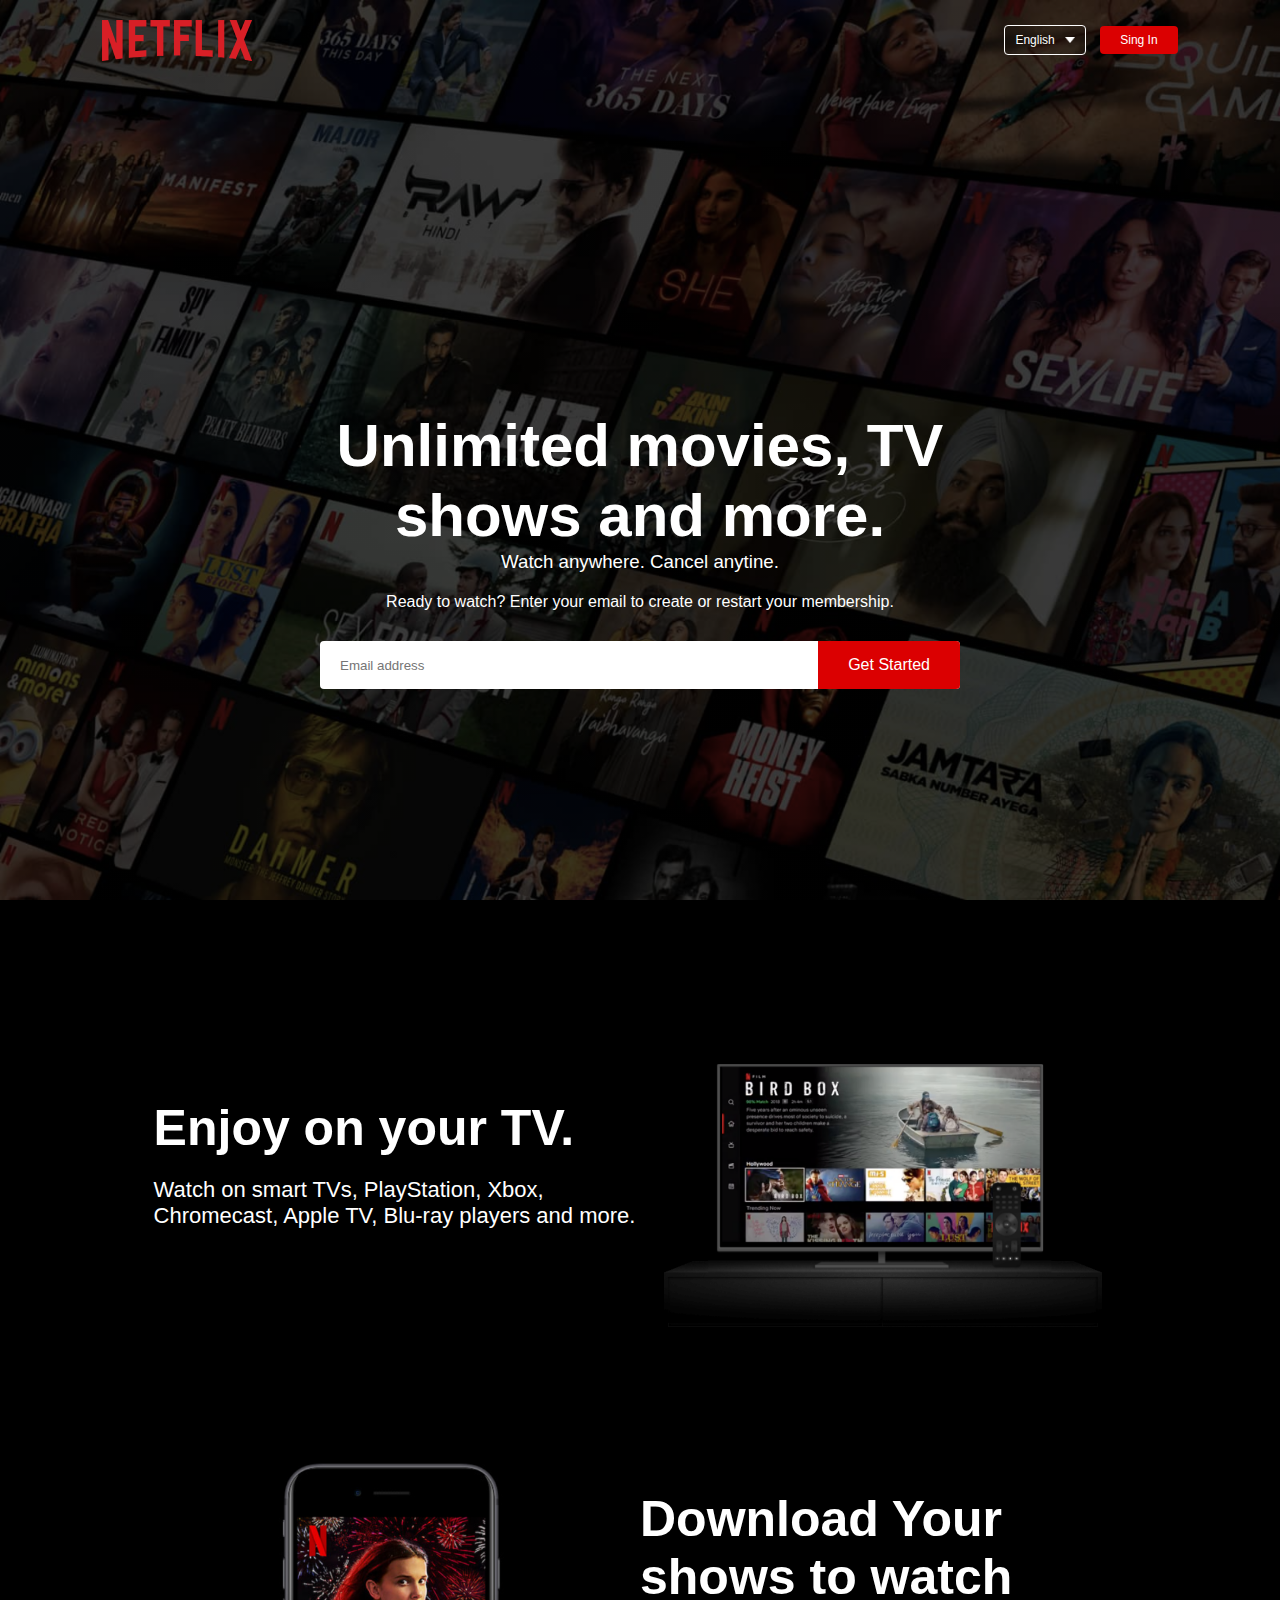
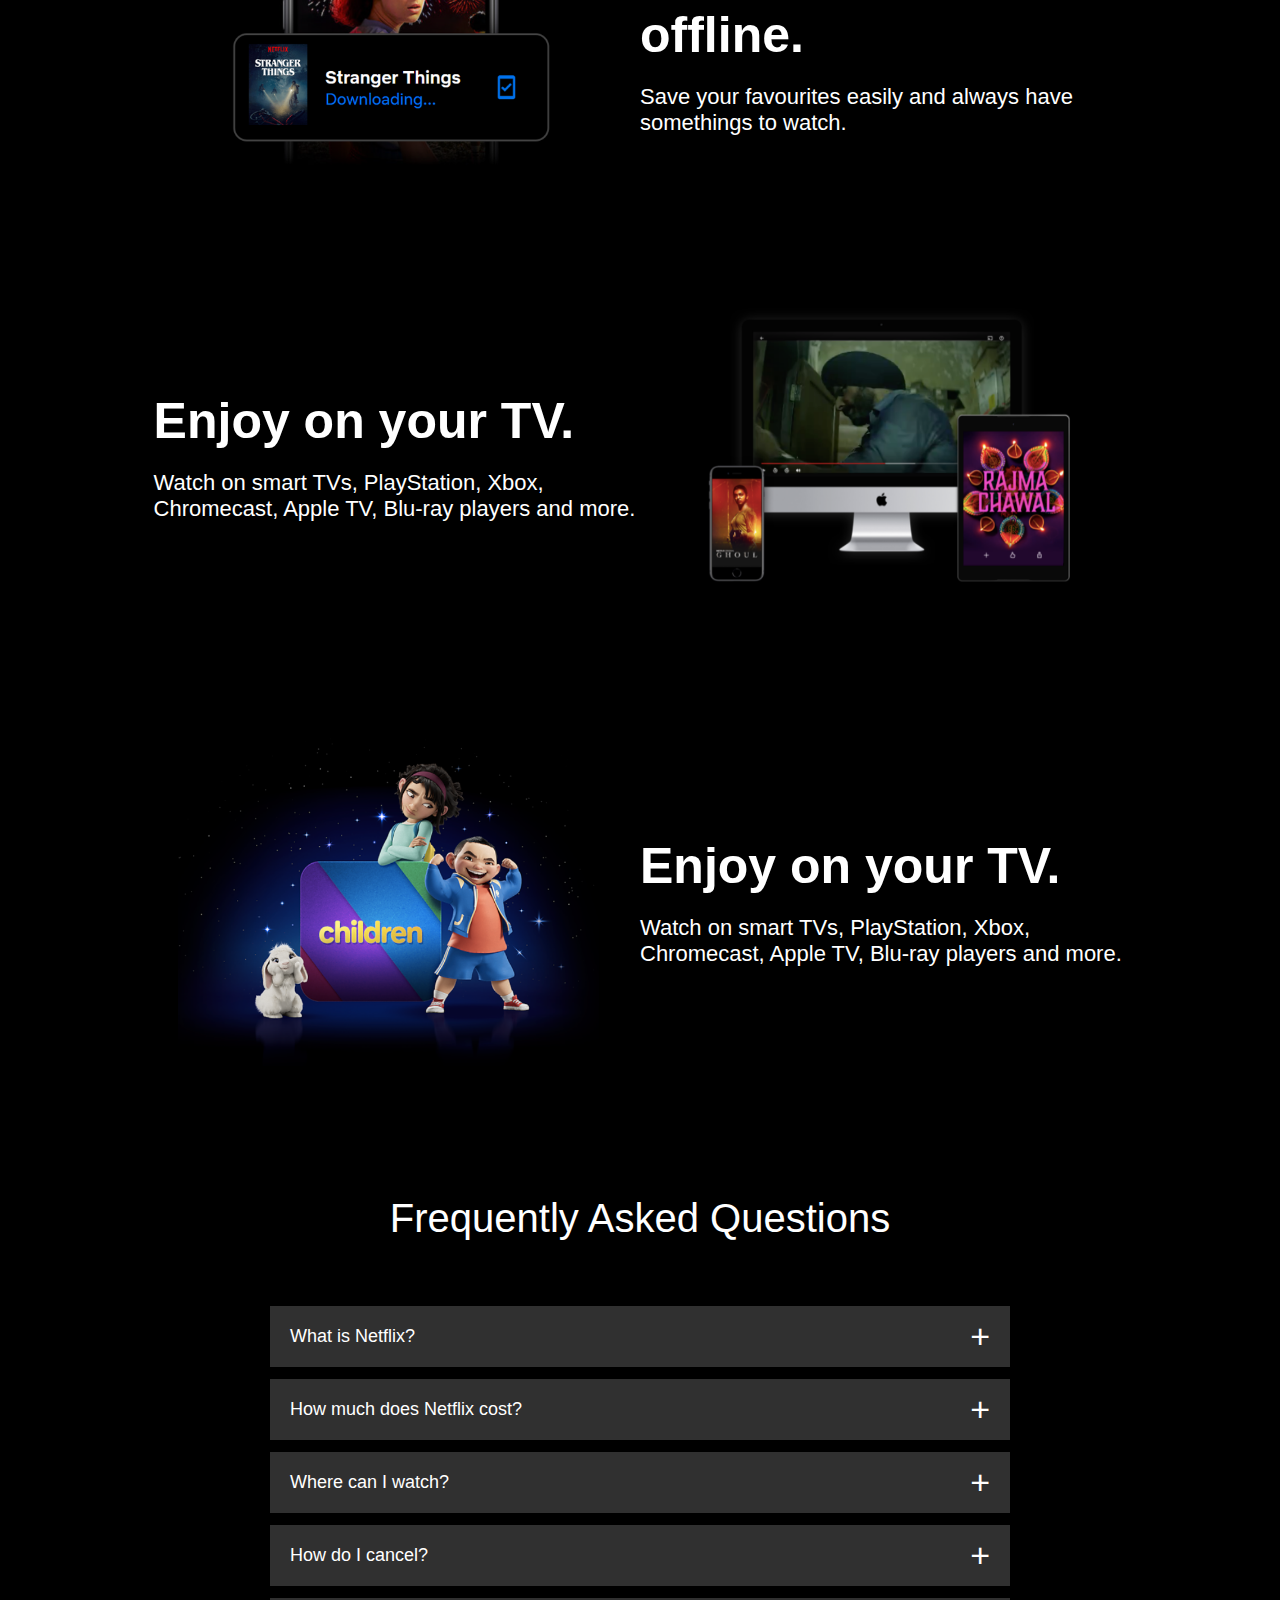
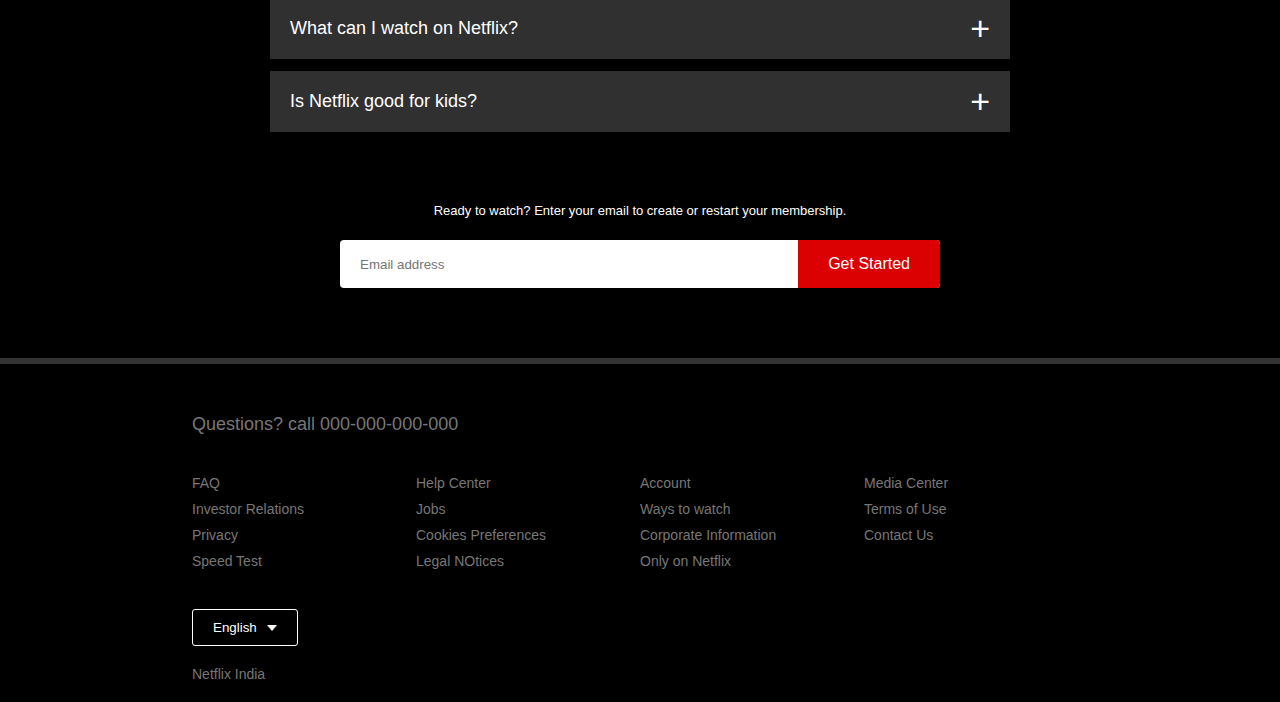
==== netflixclone/index.html @ f5f95167 "Add files via upload" ====
<!DOCTYPE html>
<html lang="en">
<head>
    <meta charset="UTF-8">
    <meta name="viewport" content="width=device-width, initial-scale=1.0">
    <title>Netflix</title>
    <link rel="stylesheet" href="style.css">
</head>
<body>
    <div class="header">
        <nav>
            <img src="images/logo.png" class="logo">
            <div>
                <button class="language-btn">English <img src="images/down-icon.png"></button>
                <button>Sing In</button>

            </div>
        </nav>

        <div class="header-content">
            <h1>Unlimited movies, TV shows and more.</h1>
            <h3>Watch anywhere. Cancel anytine.</h3>
            <p>Ready to watch? Enter your email to create or restart your membership.</p>
            <form class="email-singup">
                <input type="email" placeholder="Email address" required>
                <button type="submit">Get Started</button>
            </form>
        </div>
    </div>

<!-- -------features-------- -->

    <div class="features">
        <div class="row">
            <div class="text-col">
                <h2>Enjoy on your TV.</h2>
                <p>Watch on smart TVs, PlayStation, Xbox, Chromecast, Apple TV, Blu-ray players and more.</p>
            </div>
            <div class="img-col">
                <img src="images/feature-1.png">
            </div>
        </div>

        <div class="row">
            <div class="img-col">
                <img src="images/feature-2.png">
            </div>
            <div class="text-col">
                <h2>Download Your shows to watch offline.</h2>
                <p>Save your favourites easily and always have somethings to watch.</p>
            </div> 
        </div>

        <div class="row">
            <div class="text-col">
                <h2>Enjoy on your TV.</h2>
                <p>Watch on smart TVs, PlayStation, Xbox, Chromecast, Apple TV, Blu-ray players and more.</p>
            </div>
            <div class="img-col">
                <img src="images/feature-3.png">
            </div>
        </div>

        <div class="row">
            <div class="img-col">
                <img src="images/feature-4.png">
            </div>
            <div class="text-col">
                <h2>Enjoy on your TV.</h2>
                <p>Watch on smart TVs, PlayStation, Xbox, Chromecast, Apple TV, Blu-ray players and more.</p>
            </div>
        </div>
    </div>

    <div class="faq">
        <h2>Frequently Asked Questions</h2>
        <ul class="accordion">
            <li>
                <input type="radio" name="accordion" id="first">
                <label for="first">What is Netflix?</label>
                <div class="content">
                    <p>Lorem ipsum dolor sit, amet consectetur adipisicing elit. Voluptas quo neque earum? Eos, aliquid voluptatem est corporis possimus dolore cum.</p>
                </div>
            </li>
            <li>
                <input type="radio" name="accordion" id="second">
                <label for="second">How much does Netflix cost?</label>
                <div class="content">
                    <p>Lorem ipsum dolor sit, amet consectetur adipisicing elit. Voluptas quo neque earum? Eos, aliquid voluptatem est corporis possimus dolore cum.</p>
                </div>
            </li>
            <li>
                <input type="radio" name="accordion" id="third">
                <label for="third">Where can I watch?</label>
                <div class="content">
                    <p>Lorem ipsum dolor sit, amet consectetur adipisicing elit. Voluptas quo neque earum? Eos, aliquid voluptatem est corporis possimus dolore cum.</p>
                </div>
            </li>
            <li>
                <input type="radio" name="accordion" id="fourth">
                <label for="fourth">How do I cancel?</label>
                <div class="content">
                    <p>Lorem ipsum dolor sit, amet consectetur adipisicing elit. Voluptas quo neque earum? Eos, aliquid voluptatem est corporis possimus dolore cum.</p>
                </div>
            </li>
            <li>
                <input type="radio" name="accordion" id="fifth">
                <label for="fifth">What can I watch on Netflix?</label>
                <div class="content">
                    <p>Lorem ipsum dolor sit, amet consectetur adipisicing elit. Voluptas quo neque earum? Eos, aliquid voluptatem est corporis possimus dolore cum.</p>
                </div>
            </li>
            <li>
                <input type="radio" name="accordion" id="sixth">
                <label for="sixth">Is Netflix good for kids?</label>
                <div class="content">
                    <p>Lorem ipsum dolor sit, amet consectetur adipisicing elit. Voluptas quo neque earum? Eos, aliquid voluptatem est corporis possimus dolore cum.</p>
                </div>
            </li>
        </ul>
        <small>Ready to watch? Enter your email to create or restart your membership.</small>
        <form class="email-singup">
            <input type="email" placeholder="Email address" required>
            <button type="submit">Get Started</button>
        </form>
    </div>

    <div class="footer">
        <h2>Questions? call 000-000-000-000</h2>
        <div class="row">
            <div class="col">
                <a href="#">FAQ</a>
                <a href="#">Investor Relations</a>
                <a href="#">Privacy</a>
                <a href="#">Speed Test</a>
            </div>
            <div class="col">
                <a href="#">Help Center</a>
                <a href="#">Jobs</a>
                <a href="#">Cookies Preferences</a>
                <a href="#">Legal NOtices</a>
            </div>
            <div class="col">
                <a href="#">Account</a>
                <a href="#">Ways to watch</a>
                <a href="#">Corporate Information</a>
                <a href="#">Only on Netflix</a>
            </div>
            <div class="col">
                <a href="#">Media Center</a>
                <a href="#">Terms of Use</a>
                <a href="#">Contact Us</a>
            </div>
        </div>
        <button class="language-btn">English <img src="images/down-icon.png"></button>
        <p class="copyright-text">Netflix India</p>
    </div>
    
</body>
</html>
---- netflixclone/style.css ----
*{
    margin: 0;
    padding: 0;
    font-family: 'Poppins' , sans-serif;
    box-sizing: border-box;
}

body{
    background: #000;
    color: #fff;
}

.header{
    width: 100%;
    height: 100vh;
    background-image: linear-gradient(rgba(0,0,0,0.7),rgba(0,0,0,0.7)),url(images/header-image.png);
    background-size: cover;
    background-position: center;
    padding: 10px 8%;
    position: relative;
}

nav{
    display: flex;
    align-items: center;
    justify-content: space-between;
    padding: 10PX 0;

}

.logo{
     width: 150px;
     cursor: pointer;
}

nav button{
    border: 0;
    outline: 0;
    background: #db0001;
    color:#fff ;
    padding: 7px 20px;
    font-size: 12px;
    border-radius: 4px;
    margin-left: 10px;
    cursor: pointer;
}

.language-btn{
    display: inline-flex;
    align-items: center;
    background: transparent;
    border: 1px solid #fff;
    padding: 7px 10px;
}

.language-btn img{
    width: 10px;
    margin-left: 10px;

}
.header-content{
    position: absolute;
    top: 50%;
    left: 50%;
    transform: translate(-50%,-50%);
    text-align: center;
    margin-top: 100px;
}

.header-content h1{
    font-size: 60px;
    line-height: 70px;
    font-weight: 600;
    max-width: 650px;
}
.header-content h3{
    font-weight: 400;
    margin-bottom: 20px;
}
.email-singup{
    background: #fff;
    border-radius: 4px;
    display: flex;
    align-items: center;
    margin-top: 30px;
    overflow: hidden;
}

.email-singup input{
    flex: 1;
    border: 0;
    outline: 0;
    margin-left: 20px;
}
.email-singup button{
    background: #db0001;
    border: 0;
    outline: 0;
    color: #fff;
    font-size: 16px;
    cursor: pointer;
    padding:15px 30px;
}

/*  --------- features ------------ */

.features{
    padding: 50px 12%;
    font-size: 22px;

}
.row{
    display: flex;
    width: 100%;
    align-items: center;
    flex-wrap: wrap;
    padding: 50px 0;
}

.text-col{
    flex-basis: 50%;
    margin-bottom: 20px;
}

.img-col{
    flex-basis: 50%;
    margin-bottom: 20px;
}

.img-col img{
    display: block;
    width: 90%;
    margin: auto;
}

.features h2{
    font-size: 50px;
    font-weight: 600;
    margin-bottom: 20px;
}



/* -------FAQ--------- */


.faq{
    padding: 10px 12%;
    text-align: center;
    font-size: 18px;
}

.faq h2{
    font-weight: 500;
    font-size: 40px;
}

.accordion{
    margin: 60px auto;
    width: 100%;
    max-width: 750px;
}

.accordion li{
    list-style: none;
    width: 100%;
    padding: 5px;

}

.accordion li label{
    display: flex;
    align-items: center;
    padding: 20px;
    font-size: 18px;
    font-weight: 500;
    background: #303030;
    margin-bottom: 2px;
    cursor: pointer;
    position: relative;
}

label::after{
    content: '+';
    font-size: 34px;
    position: absolute;
    right: 20px;
    transition: tranform 0.5s;

}

input[type="radio"]{
    display: none;
}

.accordion .content{
    background: #303030;
    text-align: left;
    padding: 0 20px;
    max-height: 0;
    overflow: hidden;
    transition: max-height 0.5s, padding 0.5s;

}

.accordion input[type="radio"]:checked + label + .content{
    max-height: 600px;
    padding: 30px 20px;

}
.accordion input[type="radio"]:checked + label::after{
    transform: rotate(135deg);
}

.faq .email-singup{
    max-width: 600px;
    margin: 20px auto 60px;
}

.faq small{
    font-size: 13px;
}


/* ------footer----- */



.footer{
    padding: 50px 15% 10px;
    border-top: 6px solid #333;
    color: #777;
}

.footer h2{
    font-size: 18px;
    font-weight: 400;
    margin-bottom: 30px;
}

.footer .col{
    flex-basis: 25%;
    flex-grow: 1;
    margin-bottom: 20px;
}
.footer .col a{
    display: block;
    text-decoration: none;
    color: #777;
    font-size: 14px;
    margin-bottom: 10px;
}

.footer .row{
    align-items: flex-start;
    padding: 10px 0;
}

.footer .language-btn{
    color: #fff;
    padding: 10px 20px;
    border-radius: 3px;
}

.copyright-text{
    font-size: 14px;
    margin-top: 20px;
    margin-bottom: 10px;
}

/* ------- media-queries for small screen ---------- */

@media only screen and(max-width: 600px){
    .logo{
        width: 100px;
    }

    nav button{
        padding: 5px 10px;
    }
    nav .language-btn{
        padding: 4px 8px;
    }
    .header-content{
        position: unset;
        transform: none;
        padding-top: 150px;

    }
    .header-content h1{
        font-size: 30px;
    }

    .email-singup button{
        font-size: 12px;
        padding: 10px 15px;
    }
    .text-col,.img-col{
        flex-basis: 100%;
    }
    .features h2{
        font-size: 30px;
    }
    .features p{
        font-size: 15px;
    }
    .row:nth-child(2), .row:nth-child(4){
        flex-direction: column-reverse;
    }

    .features .row{
        padding: 10px 0;
    }

    .faq h2{
        font-size: 20px;
    }
    .accordion .content{
        font-size: 14px;
    }
    .accordion li label{
        padding: 10px ;
        font-size: 14px;
    }
    label::after{
        font-size: 22px;
    }
}
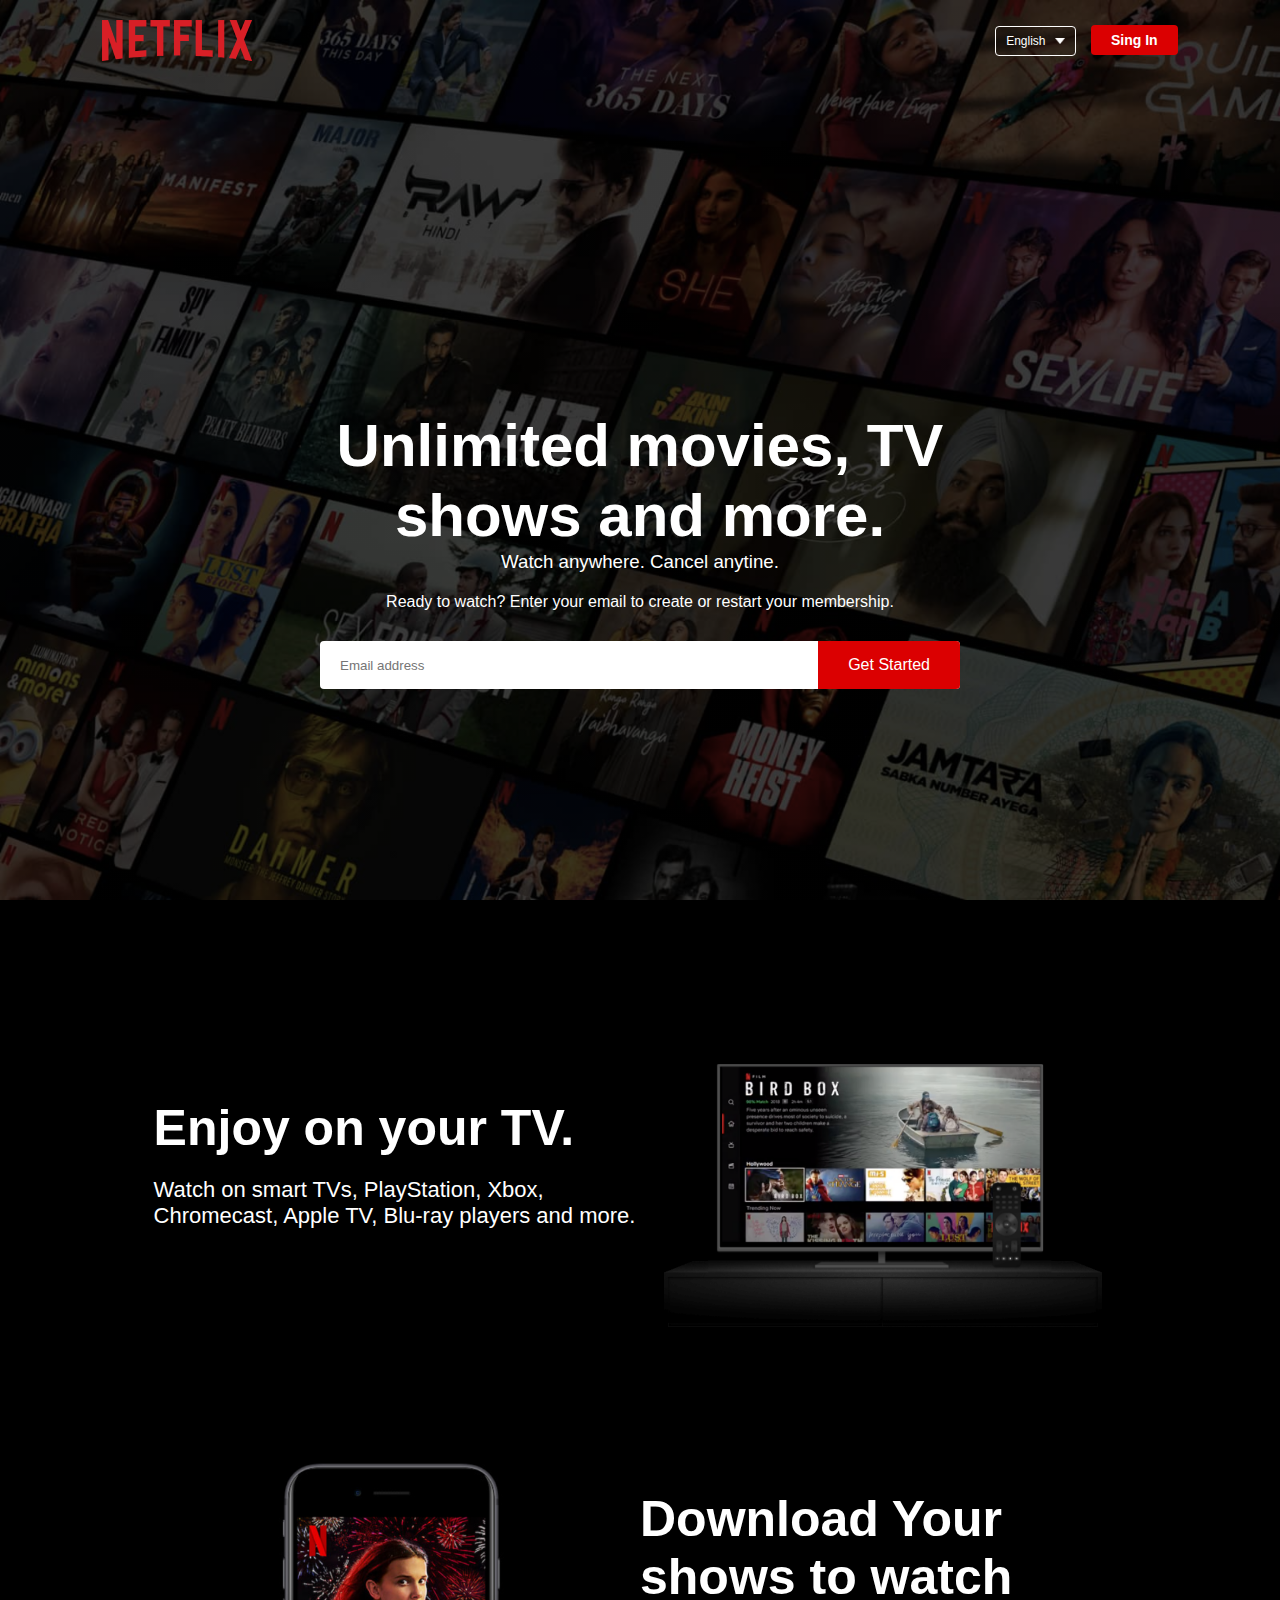
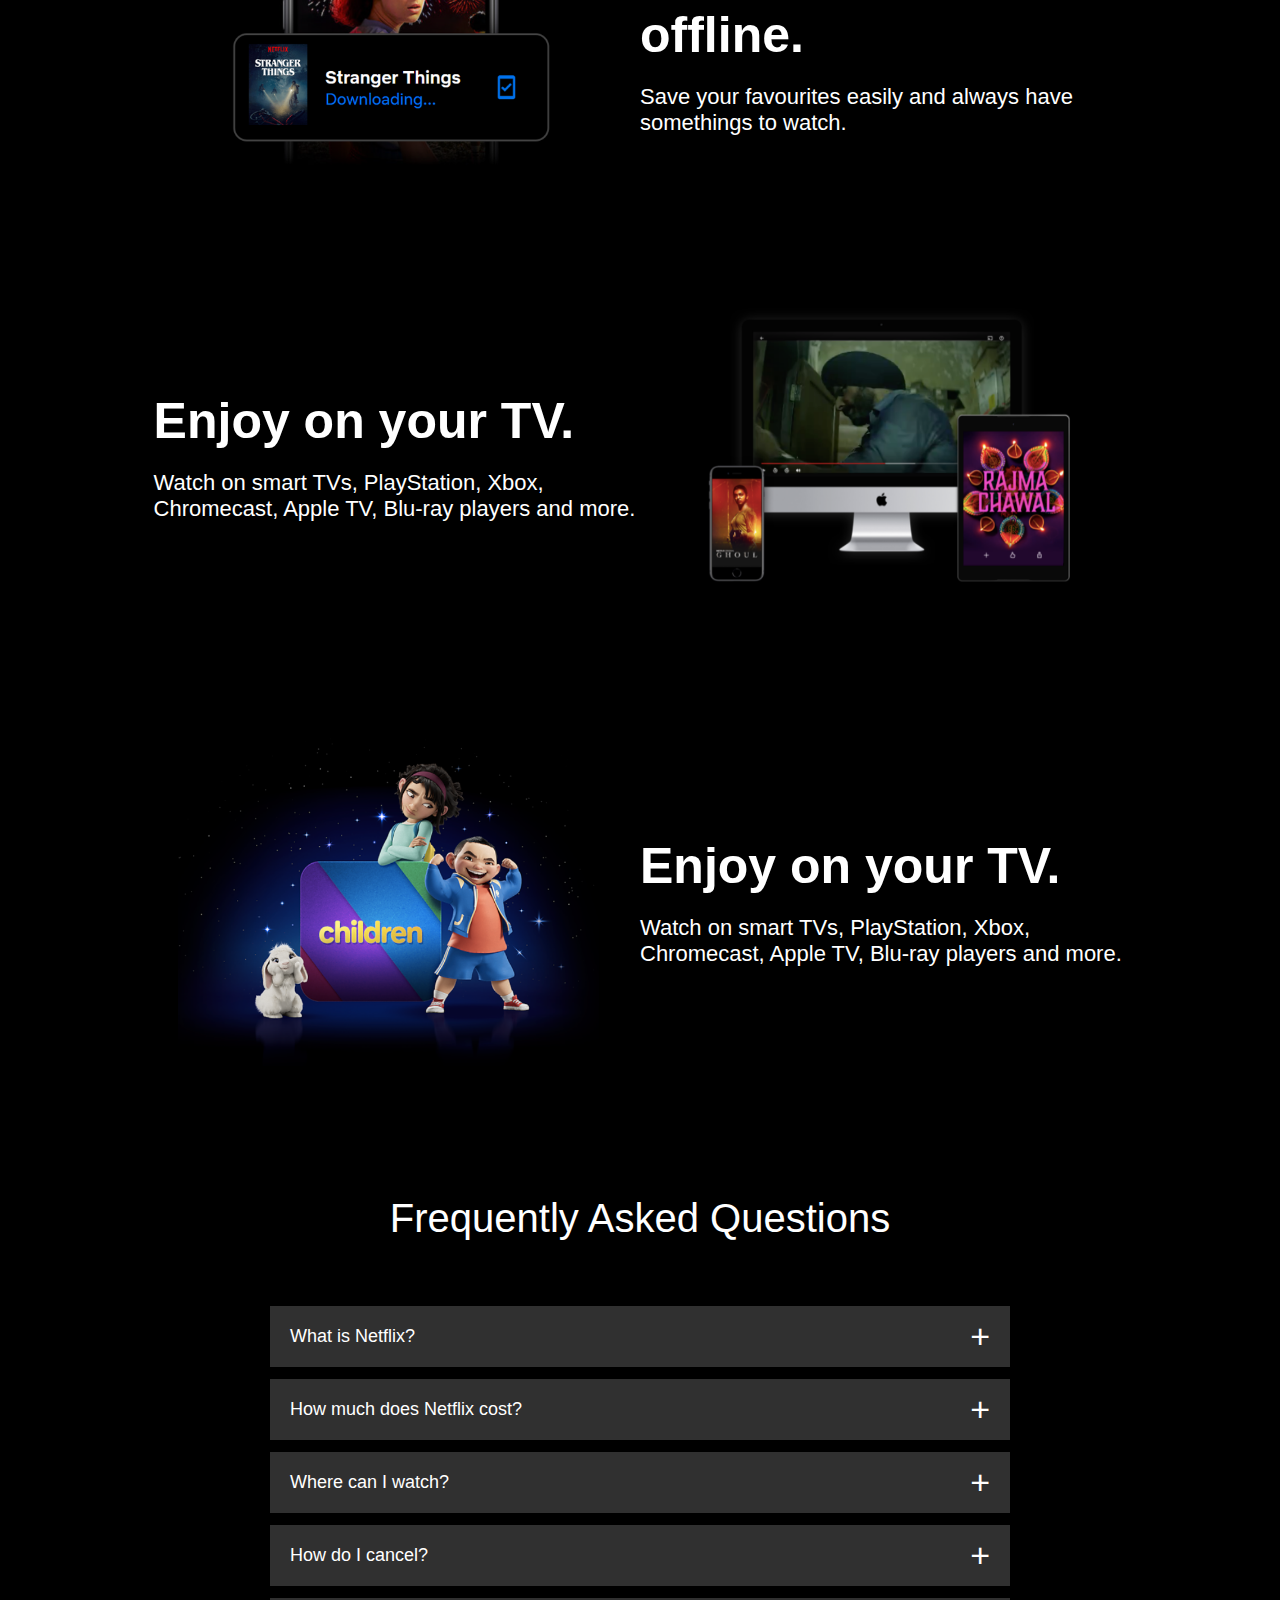
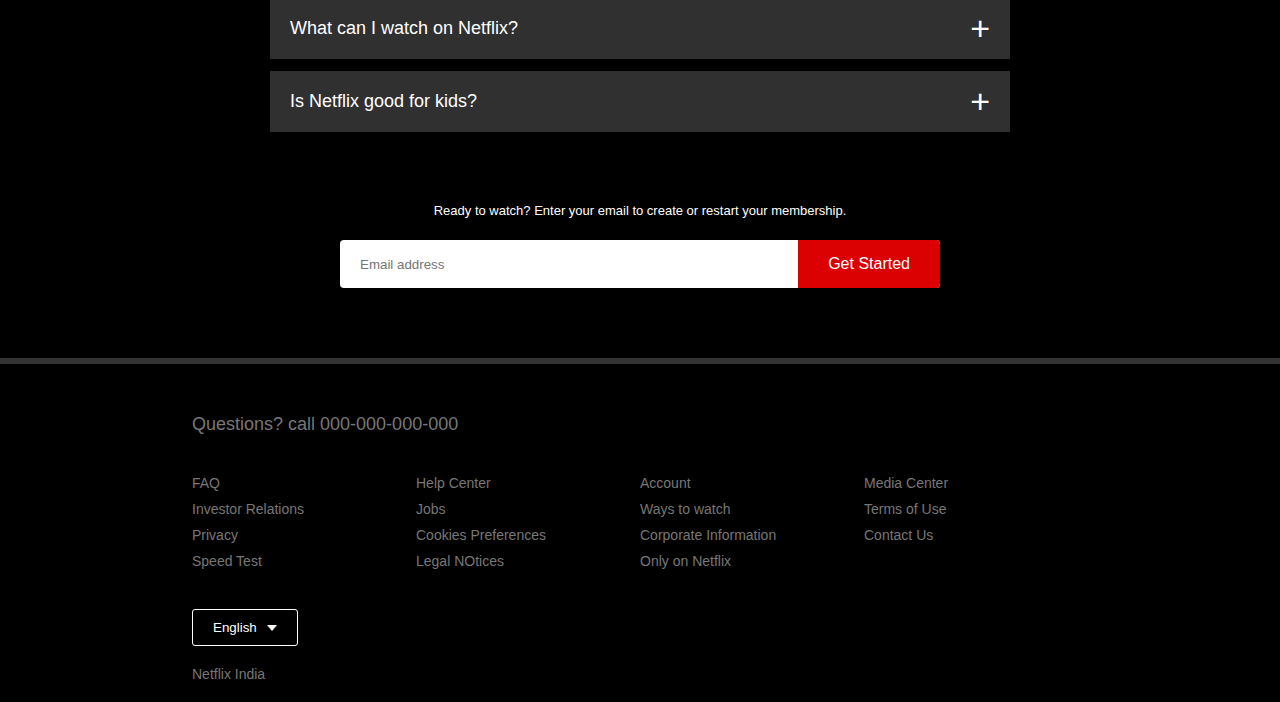
==== commit 691f81ee: "Add files via upload" ====
--- a/netflixclone/index.html
+++ b/netflixclone/index.html
@@ -12,7 +12,7 @@
             <img src="images/logo.png" class="logo">
             <div>
                 <button class="language-btn">English <img src="images/down-icon.png"></button>
-                <button>Sing In</button>
+                <button><a href="signIn.html">Sing In</a></button>
 
             </div>
         </nav>
--- a/netflixclone/style.css
+++ b/netflixclone/style.css
@@ -44,6 +44,15 @@
     margin-left: 10px;
     cursor: pointer;
 }
+nav button a{
+    border: 0;
+    outline: 0;
+    color:#fff ;
+    font-size: 14px;
+    font-weight: bold;
+    text-decoration: none;
+    
+}
 
 .language-btn{
     display: inline-flex;
